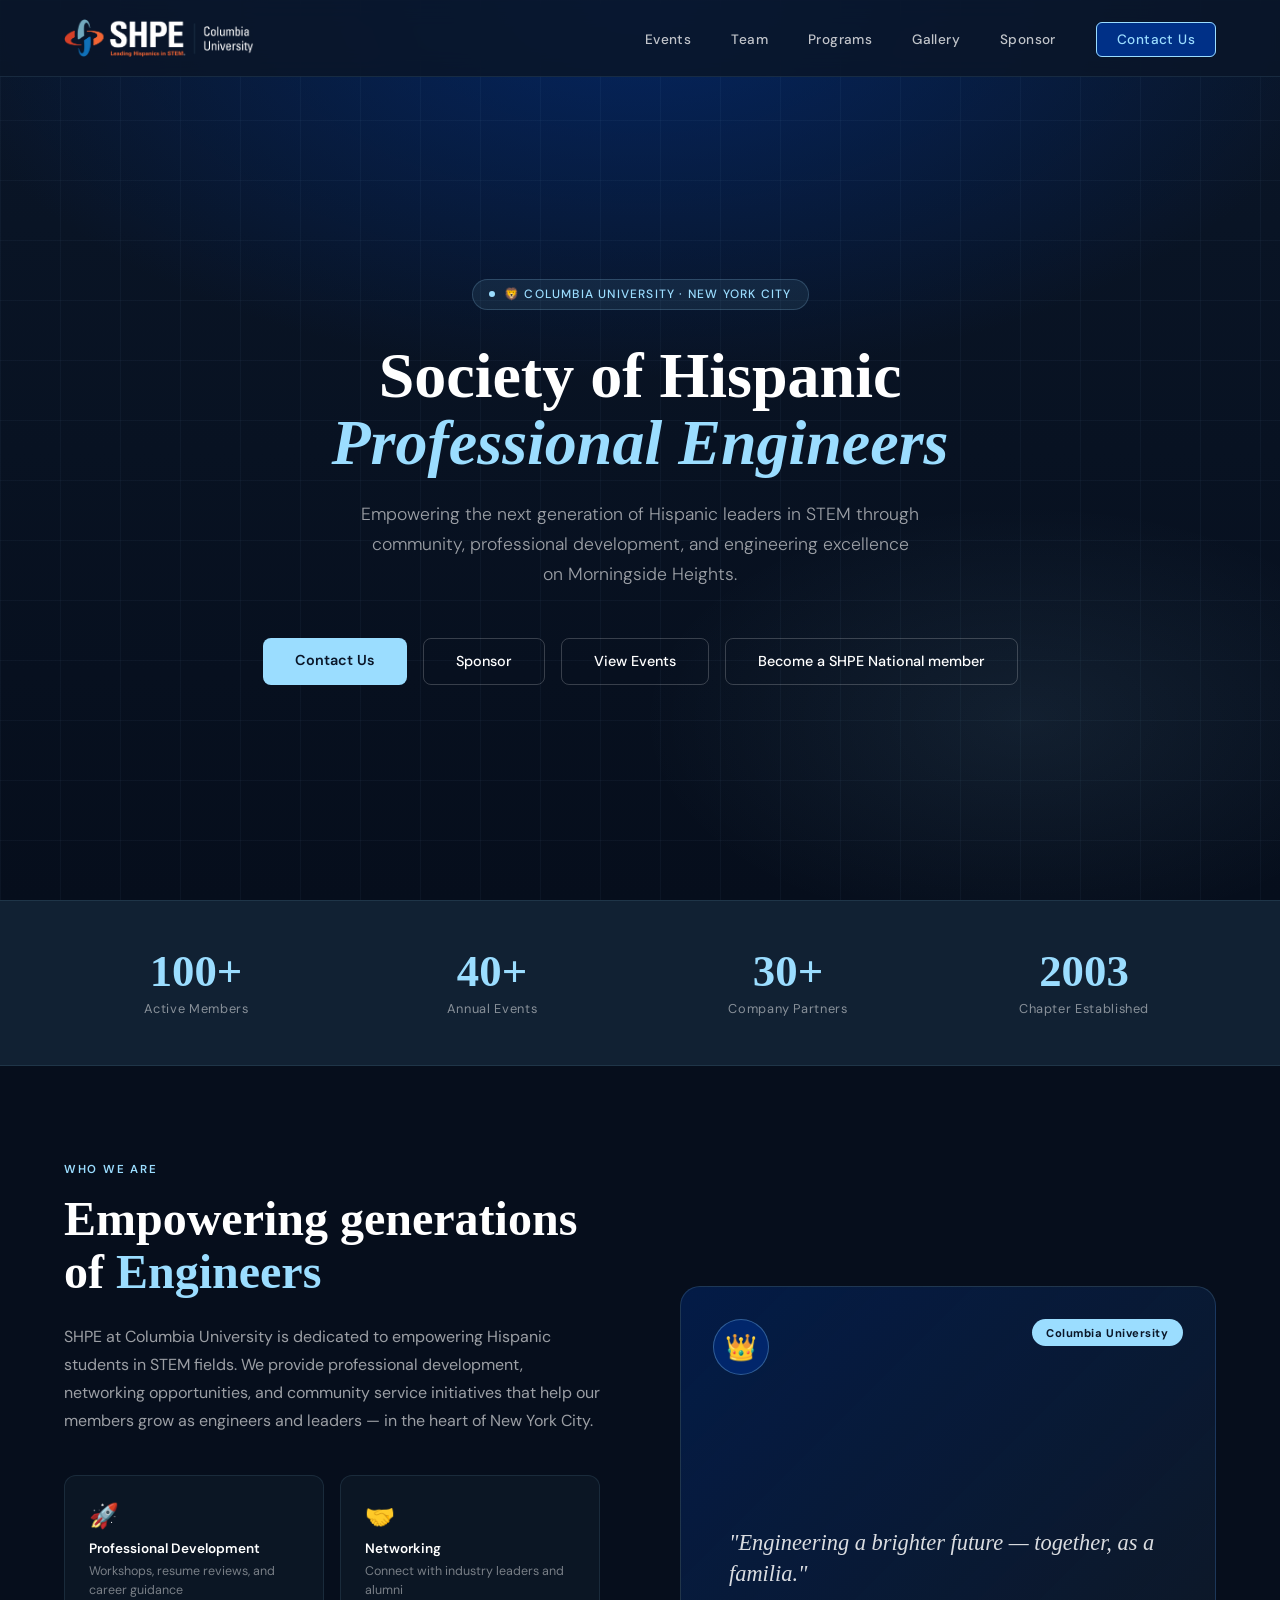
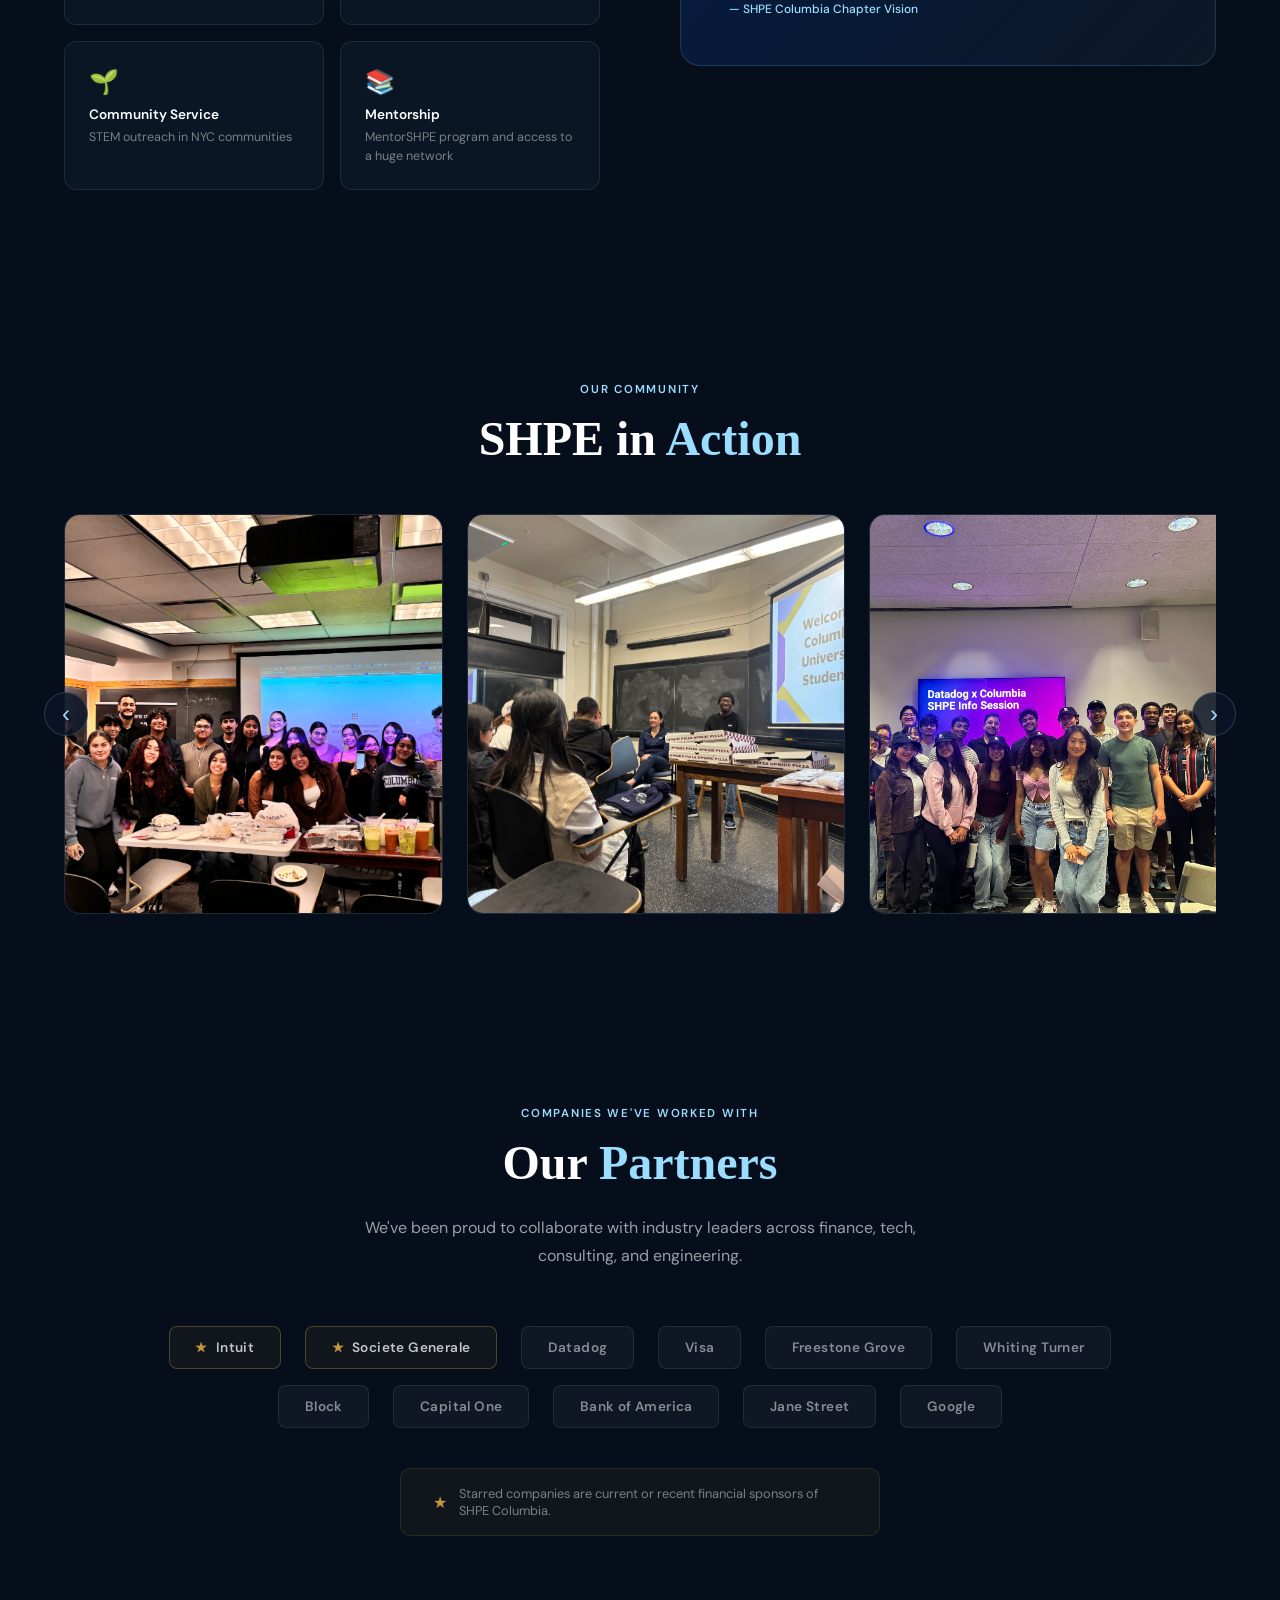
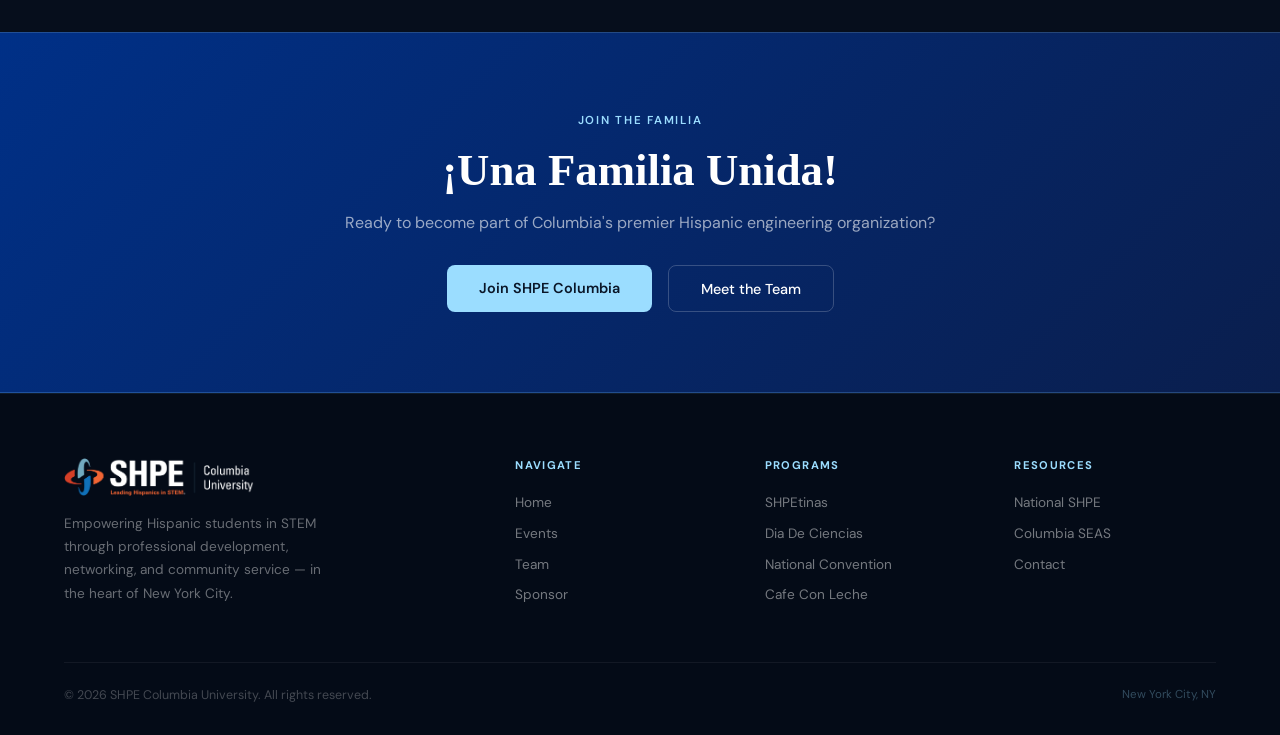
==== index.html @ 2bc38042 "adding files" ====
<!-- INDEX.HTML -- HOMEPAGE -->
<!-- As a reminder, make sure to comment sections and minimize commented out sections to avoid clutter & mess. -->

 <!-- This section is on every html file. It connects different files together and sets up the structure. Ensure the css files correspond to this html file. -->
<!DOCTYPE html>
<html lang="en">
<head>
  <meta charset="UTF-8" />
  <meta name="viewport" content="width=device-width, initial-scale=1.0"/>
  <title>SHPE Columbia University</title>
  <link rel="preconnect" href="https://fonts.googleapis.com"/>
  <link href="https://fonts.googleapis.com/css2?family=Playfair+Display:ital,wght@0,400;0,700;0,900;1,400&family=DM+Sans:wght@300;400;500;600&family=DM+Mono:wght@400;500&display=swap" rel="stylesheet"/>
  <link rel="stylesheet" href="Styling/index.css">
  <link rel="stylesheet" href="Styling/navigation.css">
  <link rel="stylesheet" href="Styling/footer.css">
</head>
<body>

<!-- This section is for the NAVIGATION BAR. As of now (5/3/26), you will need to make changes to EVERY file to update something on the navigation bar. -->
<nav>
  <a href="index.html" class="nav-logo">
     <img src="Logos/WhiteandColor.png" class="nav-logo-icon"/>
  </a>

  <!-- Hamburger (Shown when the screen shrinks) -->
  <div class="hamburger" id="hamburger">
    <span></span>
    <span></span>
    <span></span>
  </div>

  <!-- If you want to add a new tab, edit this and make sure to create the new .html file for it to head to. -->
  <ul class="nav-links" id="navLinks">
    <li><a href="events.html">Events</a></li>
    <li><a href="team.html">Team</a></li>
    <li><a href="programs.html">Programs</a></li>
    <li><a href="gallery.html">Gallery</a></li>
    <li><a href="sponsorship.html">Sponsor</a></li>
    <li><a href="contact.html" class="nav-cta">Contact Us</a></li>
  </ul>
</nav>

<!-- This section is the HERO section. It is basically what you see the top of this html page. -->
<section class="hero">
  <div class="hero-bg"></div>
  <div class="hero-grid"></div>
  <div class="hero-content">
    <div class="hero-eyebrow"><span></span> 🦁 Columbia University · New York City</div>
    <h1 class="hero-title">Society of Hispanic<br/><em>Professional Engineers</em></h1>
    <p class="hero-sub">Empowering the next generation of Hispanic leaders in STEM through community, professional development, and engineering excellence on Morningside Heights.</p>
    <div class="hero-btns">
      <a href="contact.html" class="btn-primary">Contact Us</a>
      <a href="sponsorship.html" class="btn-outline">Sponsor</a>
      <a href="events.html" class="btn-outline">View Events</a>
      <a href="https://shpe.org/membership/become-a-member/" class="btn-outline">Become a SHPE National member</a>
    </div>
  </div>
</section>

<!-- This section is the stats section, separating the Hero section and the About section -->
<div class="stats-strip">
  <div><div class="stat-num">100+</div><div class="stat-label">Active Members</div></div>
  <div><div class="stat-num">40+</div><div class="stat-label">Annual Events</div></div>
  <div><div class="stat-num">30+</div><div class="stat-label">Company Partners</div></div>
  <div><div class="stat-num">2003</div><div class="stat-label">Chapter Established</div></div>
</div>

<!-- This section is the ABOUT section, separating the Hero section and the About section -->
<section class="about">
  <div class="about-inner">
    <div>
      <div class="section-eyebrow">Who We Are</div>
      <h2 class="section-title">Empowering generations of <span> Engineers</span></h2>
      <p class="section-body">SHPE at Columbia University is dedicated to empowering Hispanic students in STEM fields. We provide professional development, networking opportunities, and community service initiatives that help our members grow as engineers and leaders — in the heart of New York City.</p>
      <div class="pillars">
        <div class="pillar">
          <div class="pillar-icon">🚀</div>
          <h4>Professional Development</h4>
          <p>Workshops, resume reviews, and career guidance</p>
        </div>
        <div class="pillar">
          <div class="pillar-icon">🤝</div>
          <h4>Networking</h4>
          <p>Connect with industry leaders and alumni</p>
        </div>
        <div class="pillar">
          <div class="pillar-icon">🌱</div>
          <h4>Community Service</h4>
          <p>STEM outreach in NYC communities</p>
        </div>
        <div class="pillar">
          <div class="pillar-icon">📚</div>
          <h4>Mentorship</h4>
          <p>MentorSHPE program and access to a huge network</p>
        </div>
      </div>
    </div>
    <div class="about-visual">
      <div class="columbia-crown">👑</div>
      <div class="about-visual-badge">Columbia University</div>
      <div class="about-visual-quote">"Engineering a brighter future — together, as a familia."</div>
      <div class="about-visual-attr">— SHPE Columbia Chapter Vision</div>
    </div>
  </div>
</section>

<!-- THIS SECTION WAS COMMENTED OUT TO AVOID CLUTTER. BUT IF TECH CHAIR LIKES IT, FEEL FREE TO ADD. OR JUST DELETE OVERALL. MAKE SURE TO MODIFY CSS AS WELL.  -->
<!-- ***PROGRAMS PREVIEW EXAMPLE U CAN USE......***
<section class="programs">
  <div class="programs-inner">
    <div class="programs-header">
      <div class="section-eyebrow">What We Offer</div>
      <h2 class="section-title">Programs & <span>Initiatives</span></h2>
    </div>
    <div class="programs-grid">
      <a href="programs.html" class="program-card">
        <div class="card-tag">Conference</div>
        <div class="card-icon">🏆</div>
        <div class="card-title">National Convention</div>
        <p class="card-body">Join thousands of Hispanic STEM leaders at the largest national gathering, with workshops, career fairs, and celebrations.</p>
        <div class="card-arrow">Learn More →</div>
      </a>
      <a href="programs.html" class="program-card">
        <div class="card-tag">Women in STEM</div>
        <div class="card-icon">🎀</div>
        <div class="card-title">SHPEtinas</div>
        <p class="card-body">A dedicated space empowering Latina women in engineering through mentorship, workshops, and a supportive sisterhood.</p>
        <div class="card-arrow">Learn More →</div>
      </a>
      <a href="programs.html" class="program-card">
        <div class="card-tag">Outreach</div>
        <div class="card-icon">🏙️</div>
        <div class="card-title">Día de Ciencias</div>
        <p class="card-body">Partnering with local high schools to inspire the next generation of Latino engineers through hands-on STEM workshops.</p>
        <div class="card-arrow">Learn More →</div>
      </a>
      <a href="programs.html" class="program-card">
        <div class="card-tag">Academic</div>
        <div class="card-icon">📖</div>
        <div class="card-title">MentorSHPE Program</div>
        <p class="card-body">Pairing underclassmen with upperclassmen and alumni mentors for guidance on academics, research, and career paths.</p>
        <div class="card-arrow">Learn More →</div>
      </a>
       <a href="programs.html" class="program-card">
        <div class="card-tag">Networking</div>
        <div class="card-icon">📄</div>
        <div class="card-title">Café con Leche</div>
        <p class="card-body">Welcoming NYC professionals from all industries to network with current students. Event is in collaboration with LPEN. </p>
        <div class="card-arrow">Learn More →</div>
      </a>
      </a>
       <a href="programs.html" class="program-card">
        <div class="card-tag">Networking</div>
        <div class="card-icon">📄</div>
        <div class="card-title">SHPE Chapter Mixers</div>
        <p class="card-body">Connecting SHPE chapters in NYC together to encourage community, resilience, and support. </p>
        <div class="card-arrow">Learn More →</div>
      </a>
    </div>
  </div>
</section>
-->

<!-- ***EVENTS PREVIEW EXAMPLE U CAN USE......***
<section class="events-preview">
  <div class="events-inner">
    <div class="events-header">
      <div>
        <div class="section-eyebrow">Upcoming</div>
        <h2 class="section-title">Events & <span>Gatherings</span></h2>
      </div>
      <a href="events.html" class="btn-outline">All Events →</a>
    </div>
    <div class="events-grid">
      <div class="event-card">
        <div class="event-card-img">
          🎉
          <div class="event-date"><div class="month">Nov</div><div class="day">15</div></div>
        </div>
        <div class="event-card-body">
          <div class="event-type">Flagship · Gala</div>
          <div class="event-name">Annual SHPE Columbia Gala 2025</div>
          <div class="event-meta">Low Library · Columbia University · 6:00 PM</div>
        </div>
      </div>
      <div class="event-card small">
        <div class="event-card-img">🌐
          <div class="event-date"><div class="month">Oct</div><div class="day">28</div></div>
        </div>
        <div class="event-card-body">
          <div class="event-type">Workshop</div>
          <div class="event-name">Tech Industry Panel</div>
          <div class="event-meta">Mudd Hall · 5 PM</div>
        </div>
      </div>
      <div class="event-card small">
        <div class="event-card-img">🤝
          <div class="event-date"><div class="month">Sep</div><div class="day">20</div></div>
        </div>
        <div class="event-card-body">
          <div class="event-type">Social</div>
          <div class="event-name">Fall Welcome Social</div>
          <div class="event-meta">Hartley Lounge · 7 PM</div>
        </div>
      </div>
    </div>
  </div>
</section>
-->

<!-- This section is the GALLERY section. To add more pictures, just duplicate the gallery card line and reference images in the CommunityImages folder.  -->
<section class="gallery">
  <div class="gallery-inner">
    <div class="gallery-header">
      <div class="section-eyebrow">Our Community</div>
      <h2 class="section-title">SHPE in <span>Action</span></h2>
    </div>

    <div class="gallery-carousel">
  
        <button class="gallery-btn left" onclick="moveSlide(-1)">‹</button>

        <div class="gallery-viewport">
            <div class="gallery-track" id="galleryTrack">

                <div class="gallery-card"><img src="CommunityImages/Image1.jpeg" /></div>
                <div class="gallery-card"><img src="CommunityImages/Image2.JPG" /></div>
                <div class="gallery-card"><img src="CommunityImages/Image3.JPG" /></div>
                <div class="gallery-card"><img src="CommunityImages/Image4.JPG" /></div>
                <div class="gallery-card"><img src="CommunityImages/Image5.png" /></div>
                <div class="gallery-card"><img src="CommunityImages/Image6.png" /></div>
                <div class="gallery-card"><img src="CommunityImages/Image7.png" /></div>
                <div class="gallery-card"><img src="CommunityImages/Image8.png" /></div>
                <div class="gallery-card"><img src="CommunityImages/Image9.png" /></div>

            </div>
        </div>

    <button class="gallery-btn right" onclick="moveSlide(1)">›</button>

    </div>
  </div>
</section>

<!-- This section is the SPONSOR section. Make sure to differentiate our current sponsors from companies we've worked with. -->
<section class="sponsors-section" id="past-sponsors">
  <div class="sponsors-inner">
    <div class="sponsors-header">
      <div class="section-eyebrow">Companies We've Worked With</div>
      <h2 class="section-title">Our <span>Partners</span></h2>
      <p class="section-body" style="margin:0 auto;text-align:center;">We've been proud to collaborate with industry leaders across finance, tech, consulting, and engineering.</p>
    </div>

    <div class="sponsors-showcase">
      <div class="sponsor-chip featured">
        <span class="sponsor-star">★</span> Intuit
      </div>
      <div class="sponsor-chip featured">
        <span class="sponsor-star">★</span> Societe Generale
      </div>
      <div class="sponsor-chip">Datadog</div>
      <div class="sponsor-chip">Visa</div>
      <div class="sponsor-chip">Freestone Grove</div>
      <div class="sponsor-chip">Whiting Turner</div>
      <div class="sponsor-chip">Block</div>
      <div class="sponsor-chip">Capital One</div>
      <div class="sponsor-chip">Bank of America</div>
      <div class="sponsor-chip">Jane Street</div>
      <div class="sponsor-chip">Google</div>
    </div>

    <div class="sponsors-note">
      <div class="note-icon">★</div>
      <p>Starred companies are current or recent financial sponsors of SHPE Columbia.</p>
    </div>
  </div>
</section>

<!-- This section is the CTA section. -->
<div class="cta-banner">
  <div class="section-eyebrow">Join the Familia</div>
  <h2>¡Una Familia Unida!</h2>
  <p>Ready to become part of Columbia's premier Hispanic engineering organization?</p>
  <div class="hero-btns">
    <a href="contact.html" class="btn-primary">Join SHPE Columbia</a>
    <a href="team.html" class="btn-outline">Meet the Team</a>
  </div>
</div>

<!-- This section is for the FOOTER. As of now (5/3/26), you will need to make changes to EVERY file with the footer to update something on the footer. -->
<footer>
  <div class="footer-top">
    <div class="footer-brand">
      <div class="nav-logo">
        <img src="Logos/WhiteandColor.png" class="nav-logo-icon"/>
      </div>
      <p>Empowering Hispanic students in STEM through professional development, networking, and community service — in the heart of New York City.</p>
    </div>
    <div class="footer-col">
      <h5>Navigate</h5>
      <ul>
        <li><a href="index.html">Home</a></li>
        <li><a href="events.html">Events</a></li>
        <li><a href="team.html">Team</a></li>
         <li><a href="sponsorship.html">Sponsor</a></li>
      </ul>
    </div>
    <div class="footer-col">
      <h5>Programs</h5>
      <ul>
        <li><a href="programs.html">SHPEtinas</a></li>
        <li><a href="programs.html">Dia De Ciencias</a></li>
        <li><a href="programs.html">National Convention</a></li>
        <li><a href="programs.html">Cafe Con Leche</a></li>
      </ul>
    </div>
    <div class="footer-col">
      <h5>Resources</h5>
      <ul>
        <li><a href="https://www.shpe.org" target="_blank">National SHPE</a></li>
        <li><a href="https://engineering.columbia.edu" target="_blank">Columbia SEAS</a></li>
        <li><a href="contact.html">Contact</a></li>
      </ul>
    </div>
  </div>
  <div class="footer-bottom">
    <p>© 2026 SHPE Columbia University. All rights reserved.</p>
    <p style="color:rgba(155,221,255,0.3);font-size:0.72rem;">New York City, NY</p>
  </div>
</footer>
<!-- Always make sure to connect js files if they need it here. -->
    <script src="Scripts/index.js"></script>
    <script src="Scripts/navigation.js"></script>
</body>
</html>
---- Styling/index.css ----
:root {
      --columbia-blue: #9BDDFF;
      --columbia-dark: #003087;
      --navy: #0A1628;
      --gold: #C4973A;
      --cream: #F8F4EE;
      --red-accent: #C8102E;
      --text: #1a1a2e;
      --muted: #6B7280;
      --white: #ffffff;
    }
    *, *::before, *::after { box-sizing: border-box; margin: 0; padding: 0; }
    html { scroll-behavior: smooth; }
    body {
      font-family: 'DM Sans', sans-serif;
      background: var(--navy);
      color: var(--white);
      overflow-x: hidden;
    }

    /* HERO */
    .hero {
      min-height: 100vh;
      display: flex; flex-direction: column; align-items: center; justify-content: center;
      position: relative; overflow: hidden;
      padding: 8rem 2rem 4rem;
      text-align: center;
    }
    .hero-bg {
      position: absolute; inset: 0; z-index: 0;
      background:
        radial-gradient(ellipse 80% 60% at 50% 0%, rgba(0,48,135,0.6) 0%, transparent 70%),
        radial-gradient(ellipse 50% 40% at 80% 80%, rgba(155,221,255,0.08) 0%, transparent 60%),
        linear-gradient(180deg, #0A1628 0%, #060e1c 100%);
    }
    .hero-grid {
      position: absolute; inset: 0; z-index: 0;
      background-image:
        linear-gradient(rgba(155,221,255,0.04) 1px, transparent 1px),
        linear-gradient(90deg, rgba(155,221,255,0.04) 1px, transparent 1px);
      background-size: 60px 60px;
    }
    .hero-content { position: relative; z-index: 1; max-width: 820px; }
    .hero-eyebrow {
      display: inline-flex; align-items: center; gap: 0.6rem;
      background: rgba(155,221,255,0.08); border: 1px solid rgba(155,221,255,0.2);
      padding: 0.4rem 1rem; border-radius: 100px;
      font-size: 0.75rem; font-weight: 500; color: var(--columbia-blue);
      letter-spacing: 0.1em; text-transform: uppercase;
      margin-bottom: 2rem;
      animation: fadeUp 0.8s ease both;
    }
    .hero-eyebrow span { width: 6px; height: 6px; border-radius: 50%; background: var(--columbia-blue); }
    .hero-title {
      font-family: 'Georgia', serif;
      font-size: clamp(3rem, 5vw, 5.5rem);
      font-weight: 700; line-height: 1.05;
      color: var(--white); margin-bottom: 1.5rem;
      animation: fadeUp 0.8s 0.1s ease both;
    }
    .hero-title em { font-style: italic; color: var(--columbia-blue); }
    .hero-sub {
      font-size: 1.1rem; color: rgba(255,255,255,0.6); font-weight: 300;
      max-width: 560px; margin: 0 auto 3rem;
      line-height: 1.7;
      animation: fadeUp 0.8s 0.2s ease both;
    }
    .hero-btns {
      display: flex; gap: 1rem; justify-content: center; flex-wrap: wrap;
      animation: fadeUp 0.8s 0.3s ease both;
    }
    .btn-primary {
      background: var(--columbia-blue); color: var(--navy);
      padding: 0.85rem 2rem; border-radius: 8px;
      font-weight: 600; font-size: 0.9rem;
      text-decoration: none; transition: all 0.2s;
      border: none; cursor: pointer;
    }
    .btn-primary:hover { background: #fff; transform: translateY(-1px); }
    .btn-outline {
      background: transparent; color: var(--white);
      padding: 0.85rem 2rem; border-radius: 8px;
      font-weight: 500; font-size: 0.9rem;
      text-decoration: none; transition: all 0.2s;
      border: 1px solid rgba(255,255,255,0.2);
    }
    .btn-outline:hover { border-color: var(--columbia-blue); color: var(--columbia-blue); }

    /* STATS STRIP */
    .stats-strip {
      background: rgba(155,221,255,0.05);
      border-top: 1px solid rgba(155,221,255,0.1);
      border-bottom: 1px solid rgba(155,221,255,0.1);
      padding: 3rem 4rem;
      display: grid; grid-template-columns: repeat(4, 1fr);
      gap: 2rem; text-align: center;
    }
    .stat-num {
      font-family: 'Georgia', serif;
      font-size: 2.8rem; font-weight: 900;
      color: var(--columbia-blue); line-height: 1;
    }
    .stat-label { font-size: 0.8rem; color: rgba(255,255,255,0.5); margin-top: 0.4rem; letter-spacing: 0.05em; }

    /* SECTION BASE */
    section { padding: 6rem 4rem; }
    .section-eyebrow {
      font-size: 0.72rem; font-weight: 600; color: var(--columbia-blue);
      letter-spacing: 0.15em; text-transform: uppercase; margin-bottom: 1rem;
    }
    .section-title {
      font-family: 'Georgia', serif;
      font-size: clamp(2rem, 4vw, 3rem);
      font-weight: 800; line-height: 1.1;
      margin-bottom: 1.5rem;
    }
    .section-title span { color: var(--columbia-blue); }
    .section-body { color: rgba(255,255,255,0.6); font-size: 1rem; line-height: 1.75; max-width: 600px; }

    /* ABOUT */
    .about { background: #060e1c; }
    .about-inner {
      display: grid; grid-template-columns: 1fr 1fr;
      gap: 5rem; align-items: center; max-width: 1200px; margin: 0 auto;
    }
    .pillars { display: grid; grid-template-columns: 1fr 1fr; gap: 1rem; margin-top: 2.5rem; }
    .pillar {
      background: rgba(155,221,255,0.04);
      border: 1px solid rgba(155,221,255,0.1);
      border-radius: 12px; padding: 1.5rem;
      transition: border-color 0.2s;
    }
    .pillar:hover { border-color: rgba(155,221,255,0.35); }
    .pillar-icon { font-size: 1.5rem; margin-bottom: 0.6rem; }
    .pillar h4 { font-size: 0.85rem; font-weight: 600; margin-bottom: 0.3rem; }
    .pillar p { font-size: 0.78rem; color: rgba(255,255,255,0.45); line-height: 1.5; }
    .about-visual {
      position: relative;
      background: linear-gradient(135deg, rgba(0,48,135,0.4), rgba(155,221,255,0.05));
      border: 1px solid rgba(155,221,255,0.15);
      border-radius: 20px; padding: 3rem;
      min-height: 380px;
      display: flex; flex-direction: column; justify-content: flex-end;
    }
    .about-visual-badge {
      position: absolute; top: 2rem; right: 2rem;
      background: var(--columbia-blue); color: var(--navy);
      padding: 0.4rem 0.9rem; border-radius: 100px;
      font-size: 0.7rem; font-weight: 700; letter-spacing: 0.05em;
    }
    .about-visual-quote {
      font-family: 'Georgia', serif;
      font-size: 1.4rem; font-style: italic; line-height: 1.4;
      color: rgba(255,255,255,0.85);
    }
    .about-visual-attr {
      margin-top: 0.75rem;
      font-size: 0.75rem; color: var(--columbia-blue); font-weight: 500;
    }
    .columbia-crown {
      position: absolute; top: 2rem; left: 2rem;
      width: 56px; height: 56px;
      background: rgba(0,48,135,0.6);
      border: 1px solid rgba(155,221,255,0.3);
      border-radius: 50%;
      display: flex; align-items: center; justify-content: center;
      font-size: 1.6rem;
    }

    /* PROGRAMS / CARDS */
    .programs { background: var(--navy); }
    .programs-inner { max-width: 1200px; margin: 0 auto; }
    .programs-header { text-align: center; margin-bottom: 4rem; }
    .programs-grid { display: grid; grid-template-columns: repeat(3, 1fr); gap: 1.5rem; }
    .program-card {
      background: rgba(255,255,255,0.03);
      border: 1px solid rgba(155,221,255,0.1);
      border-radius: 16px; padding: 2rem;
      position: relative; overflow: hidden;
      transition: border-color 0.2s, transform 0.2s;
      text-decoration: none; color: var(--white);
      display: block;
    }
    .program-card::before {
      content: '';
      position: absolute; top: 0; left: 0; right: 0; height: 2px;
      background: linear-gradient(90deg, var(--columbia-blue), transparent);
      opacity: 0; transition: opacity 0.2s;
    }
    .program-card:hover { border-color: rgba(155,221,255,0.3); transform: translateY(-4px); }
    .program-card:hover::before { opacity: 1; }
    .card-tag {
      font-size: 0.65rem; font-weight: 700; letter-spacing: 0.12em;
      text-transform: uppercase; color: var(--columbia-blue);
      background: rgba(155,221,255,0.08); border-radius: 4px;
      padding: 0.25rem 0.6rem; display: inline-block; margin-bottom: 1.2rem;
    }
    .card-icon { font-size: 2rem; margin-bottom: 1rem; }
    .card-title { font-family: 'Georgia', serif; font-size: 1.3rem; font-weight: 700; margin-bottom: 0.75rem; }
    .card-body { font-size: 0.85rem; color: rgba(255,255,255,0.5); line-height: 1.65; }
    .card-arrow {
      margin-top: 1.5rem; font-size: 0.8rem;
      color: var(--columbia-blue); display: flex; align-items: center; gap: 0.4rem;
    }

    /* EVENTS PREVIEW (You can use this to display a preview of the events! Up to you)*/
    .events-preview { background: #060e1c; }
    .events-inner { max-width: 1200px; margin: 0 auto; }
    .events-header {
      display: flex; justify-content: space-between; align-items: flex-end;
      margin-bottom: 3rem;
    }
    .events-grid { display: grid; grid-template-columns: 2fr 1fr 1fr; gap: 1.5rem; }
    .event-card {
      background: rgba(255,255,255,0.03);
      border: 1px solid rgba(155,221,255,0.1);
      border-radius: 16px; overflow: hidden;
    }
    .event-card-img {
      height: 200px;
      background: linear-gradient(135deg, rgba(0,48,135,0.7), rgba(155,221,255,0.1));
      display: flex; align-items: center; justify-content: center;
      font-size: 3rem;
      position: relative;
    }
    .event-card-img .event-date {
      position: absolute; top: 1rem; right: 1rem;
      background: var(--navy); border: 1px solid rgba(155,221,255,0.2);
      border-radius: 8px; padding: 0.4rem 0.7rem; text-align: center;
    }
    .event-date .month { font-size: 0.6rem; color: var(--columbia-blue); letter-spacing: 0.1em; text-transform: uppercase; }
    .event-date .day { font-family: 'Georgia', serif; font-size: 1.3rem; font-weight: 900; }
    .event-card-body { padding: 1.5rem; }
    .event-type { font-size: 0.65rem; font-weight: 700; color: var(--columbia-blue); letter-spacing: 0.1em; text-transform: uppercase; margin-bottom: 0.5rem; }
    .event-name { font-weight: 600; font-size: 1rem; margin-bottom: 0.4rem; }
    .event-meta { font-size: 0.78rem; color: rgba(255,255,255,0.4); }
    .event-card.small .event-card-img { height: 130px; }

  /* GALLERY */
.gallery {
  background: #060e1c;
}

.gallery-inner {
  max-width: 2200px;
  margin: 0 auto;
}

.gallery-header {
  text-align: center;
  margin-bottom: 3rem;
}

/* CAROUSEL WRAPPER */
.gallery-carousel {
  position: relative;
  display: flex;
  align-items: center;
}

/* VIEWPORT (hides overflow) */
.gallery-viewport {
  overflow: hidden;
  width: 100%;
}

/* TRACK */
.gallery-track {
  display: flex;
  gap: 1.5rem;
  transition: transform 0.5s ease;
}

/* CARDS */
.gallery-card {
  flex: 0 0 calc((100% - 1rem) / 3);
  height: 400px;
  border-radius: 16px;
  overflow: hidden;

  background: rgba(255,255,255,0.03);
  border: 1px solid rgba(155,221,255,0.1);

  transition: transform 0.25s ease, border-color 0.25s ease;
}

.gallery-card img {
  width: 100%;
  height: 100%;
  object-fit: cover;
  transition: transform 0.4s ease;
}

/* hover */
.gallery-card:hover {
  transform: translateY(-6px);
  border-color: rgba(155,221,255,0.3);
}

.gallery-card:hover img {
  transform: scale(1.05);
}

/* ARROWS */
.gallery-btn {
  position: absolute;
  top: 50%;
  transform: translateY(-50%);
  z-index: 2;

  background: rgba(10,22,40,0.8);
  border: 1px solid rgba(155,221,255,0.2);
  color: var(--columbia-blue);

  width: 44px;
  height: 44px;
  border-radius: 50%;

  cursor: pointer;
  font-size: 1.5rem;

  display: flex;
  align-items: center;
  justify-content: center;

  transition: all 0.2s ease;
}

.gallery-btn:hover {
  background: var(--columbia-blue);
  color: var(--navy);
}

.gallery-btn.left {
  left: -20px;
}

.gallery-btn.right {
  right: -20px;
}

/* MOBILE */
@media (max-width: 768px) {
  .gallery-card {
    flex: 0 0 100%;
  }
}

    /* ── PAST SPONSORS ── */
.sponsors-section { background: #060e1c; }
.sponsors-inner { max-width: 1000px; margin: 0 auto; }
.sponsors-header { text-align: center; margin-bottom: 3.5rem; }

.sponsors-showcase {
  display: flex; flex-wrap: wrap; justify-content: center;
  gap: 1rem 1.5rem;
}
.sponsor-chip {
  background: rgba(255,255,255,0.04);
  border: 1px solid rgba(155,221,255,0.1);
  border-radius: 8px; padding: 0.75rem 1.6rem;
  font-size: 0.85rem; font-weight: 600;
  color: rgba(255,255,255,0.5);
  letter-spacing: 0.03em;
  transition: border-color 0.2s, color 0.2s;
  display: flex; align-items: center; gap: 0.5rem;
}
.sponsor-chip:hover {
  border-color: rgba(155,221,255,0.25);
  color: rgba(255,255,255,0.75);
}
.sponsor-chip.featured {
  border-color: rgba(196,151,58,0.35);
  background: rgba(196,151,58,0.06);
  color: rgba(255,255,255,0.75);
}
.sponsor-chip.featured:hover {
  border-color: rgba(196,151,58,0.6);
}
.sponsor-star {
  color: var(--gold); font-size: 0.8rem;
}

.sponsors-note {
  margin-top: 3rem;
  display: flex; align-items: center; gap: 0.75rem;
  justify-content: center;
  padding: 1rem 2rem;
  background: rgba(196,151,58,0.06);
  border: 1px solid rgba(196,151,58,0.15);
  border-radius: 10px;
  max-width: 480px; margin: 2.5rem auto 0;
}
.note-icon { color: var(--gold); font-size: 1rem; flex-shrink: 0; }
.sponsors-note p { font-size: 0.8rem; color: rgba(255,255,255,0.45); }

    /* CTA BANNER */
    .cta-banner {
      background: linear-gradient(135deg, var(--columbia-dark) 0%, #0a1e4d 100%);
      border-top: 1px solid rgba(155,221,255,0.2);
      border-bottom: 1px solid rgba(155,221,255,0.2);
      text-align: center; padding: 5rem 2rem;
    }
    .cta-banner h2 {
      font-family: 'Georgia', serif;
      font-size: clamp(1.8rem, 4vw, 2.8rem);
      margin-bottom: 1rem;
    }
    .cta-banner p { color: rgba(255,255,255,0.6); margin-bottom: 2rem; }

    /* ANIMATIONS */
    @keyframes fadeUp {
      from { opacity: 0; transform: translateY(24px); }
      to { opacity: 1; transform: translateY(0); }
    }

    @media (max-width: 768px) {
      section { padding: 4rem 1.5rem; }
      .stats-strip { grid-template-columns: 2fr 2fr; padding: 2rem 1.5rem; }
      .about-inner { grid-template-columns: 1fr; }
      .pillars { grid-template-columns: 1fr 1fr; }
      .programs-grid { grid-template-columns: 1fr; }
      .events-grid { grid-template-columns: 1fr; }
      .footer-top { grid-template-columns: 1fr 1fr; }
    }
---- Styling/navigation.css ----
nav {
      position: fixed; top: 0; width: 100%; z-index: 100;
      display: flex; align-items: center; justify-content: space-between;
      padding: 1.2rem 4rem;
      background: rgba(10,22,40,0.85);
      backdrop-filter: blur(12px);
      border-bottom: 1px solid rgba(155,221,255,0.1);
    }
    .nav-logo {
      display: flex; align-items: center; gap: 0.75rem;
      text-decoration: none;
    }
    .nav-logo-icon {
      width: 190px; height: 38px;
      display: flex; align-items: center; justify-content: center;
    }
    .nav-logo-text { font-size: 1rem; font-weight: 600; color: var(--white); line-height: 1.1; }
    .nav-logo-sub { font-size: 0.7rem; color: var(--columbia-blue); font-weight: 300; letter-spacing: 0.05em; }
    .nav-links { display: flex; gap: 2.5rem; list-style: none; }
    .nav-links a {
      text-decoration: none; color: rgba(255,255,255,0.75);
      font-size: 0.85rem; font-weight: 500; letter-spacing: 0.03em;
      transition: color 0.2s;
    }
    .nav-links a:hover { color: var(--columbia-blue); }
    .nav-cta {
      background: var(--columbia-dark); color: var(--columbia-blue) !important;
      padding: 0.5rem 1.25rem; border-radius: 6px;
      border: 1px solid var(--columbia-blue);
      transition: background 0.2s !important;
    }
    .nav-cta:hover { background: var(--columbia-blue) !important; color: var(--navy) !important; }

    /* Hamburger default hidden */
    .hamburger {
    display: none;
    flex-direction: column;
    cursor: pointer;
    }

    .hamburger span {
    height: 3px;
    width: 25px;
    background: white;
    margin: 4px 0;
    display: block;
    }
    
@media (max-width: 768px) {
  nav { 
    padding: 1rem 1.5rem; 
    display: flex;
    justify-content: space-between;
    align-items: center;
  }

  /* Show hamburger */
  .hamburger {
    display: flex;
  }

  /* Hide menu by default */
  .nav-links {
    display: none !important;
    position: absolute;
    top: 70px;
    left: 0;
    background: var(--columbia-dark);
    width: 100%;
    flex-direction: column;
    text-align: center;
    padding: 1.5rem 0;
  }

  /* Show menu when active */
  .nav-links.active {
    display: flex !important;
  }
}
---- Styling/footer.css ----
/* FOOTER */
    footer {
      background: #040b17;
      padding: 4rem 4rem 2rem;
      border-top: 1px solid rgba(155,221,255,0.08);
    }
    .footer-top {
      display: grid; grid-template-columns: 2fr 1fr 1fr 1fr;
      gap: 3rem; margin-bottom: 3rem;
    }
    .footer-brand p {
      font-size: 0.85rem; color: rgba(255,255,255,0.4);
      line-height: 1.7; margin-top: 1rem; max-width: 280px;
    }
    .footer-col h5 {
      font-size: 0.7rem; font-weight: 700; letter-spacing: 0.12em;
      text-transform: uppercase; color: var(--columbia-blue);
      margin-bottom: 1.2rem;
    }
    .footer-col ul { list-style: none; }
    .footer-col li { margin-bottom: 0.6rem; }
    .footer-col a {
      font-size: 0.85rem; color: rgba(255,255,255,0.45);
      text-decoration: none; transition: color 0.2s;
    }
    .footer-col a:hover { color: var(--columbia-blue); }
    .footer-bottom {
      border-top: 1px solid rgba(255,255,255,0.06);
      padding-top: 1.5rem;
      display: flex; justify-content: space-between; align-items: center;
    }
    .footer-bottom p { font-size: 0.78rem; color: rgba(255,255,255,0.25); }
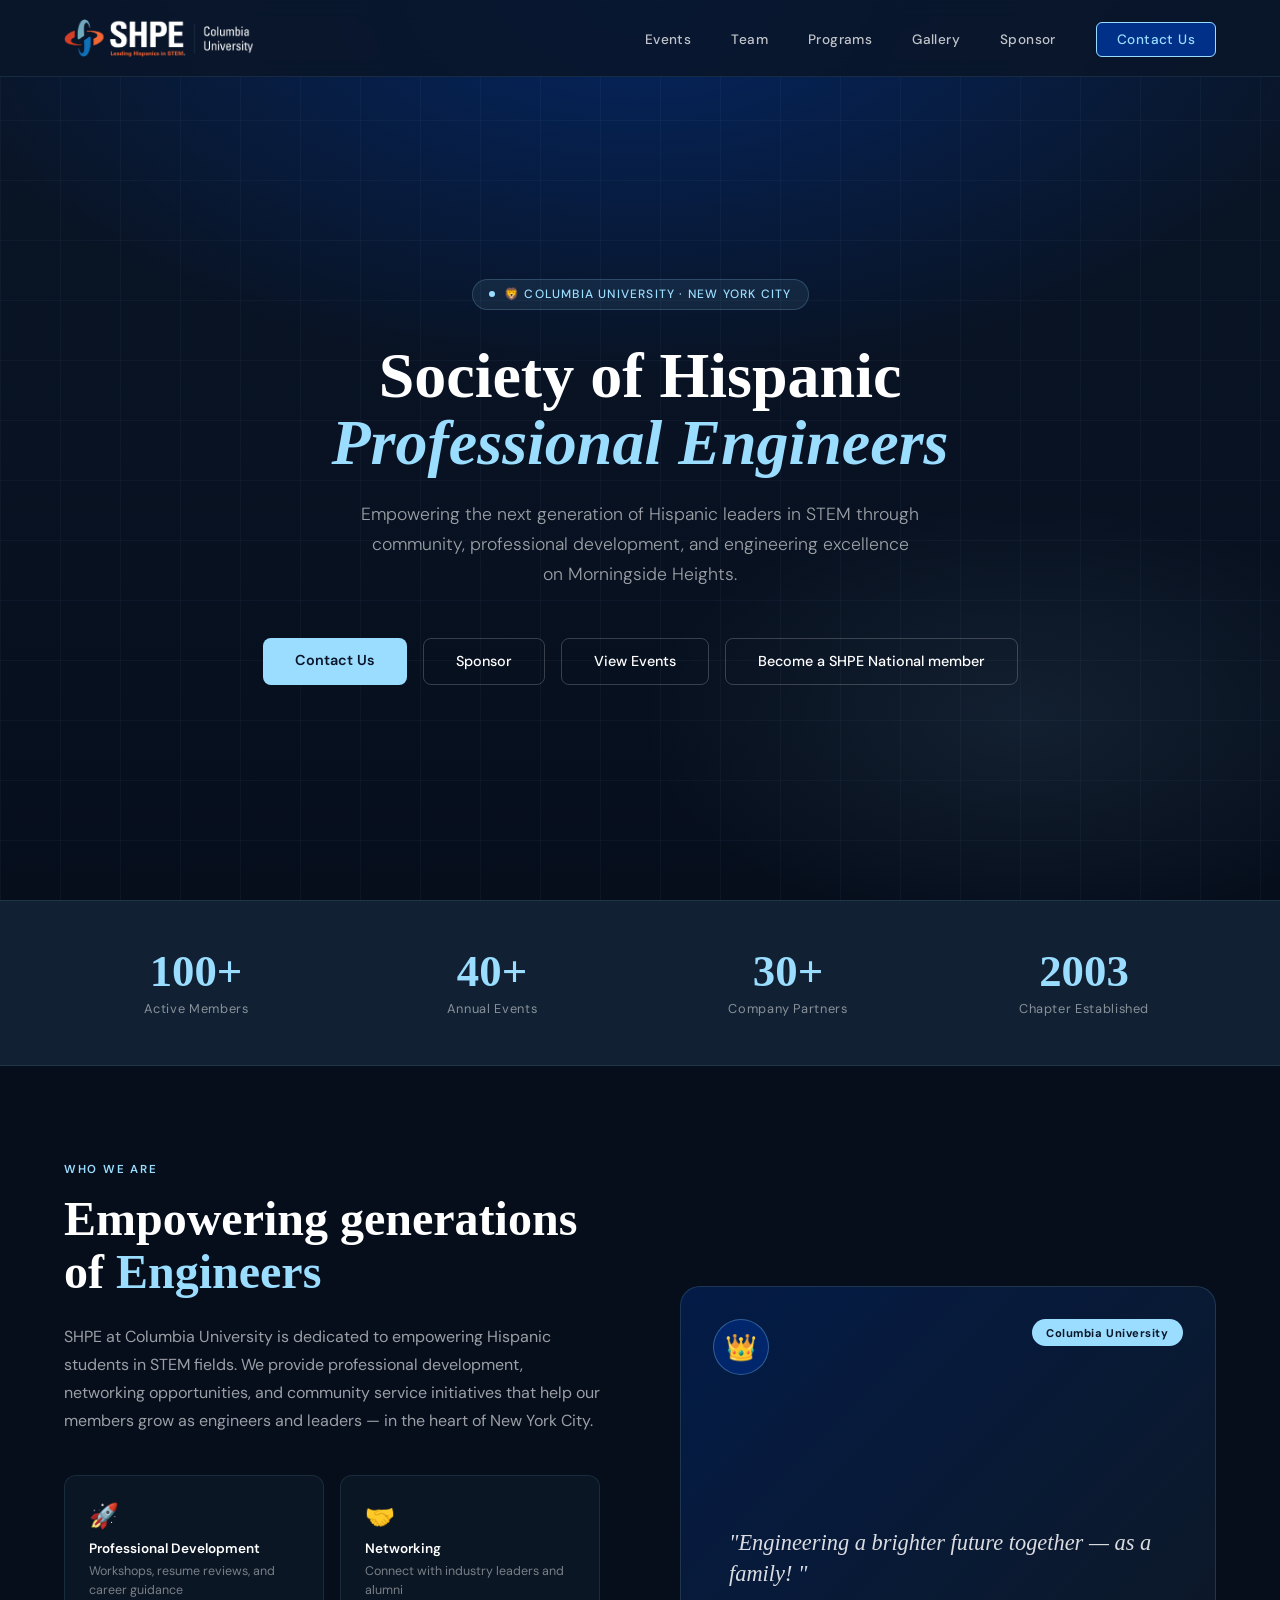
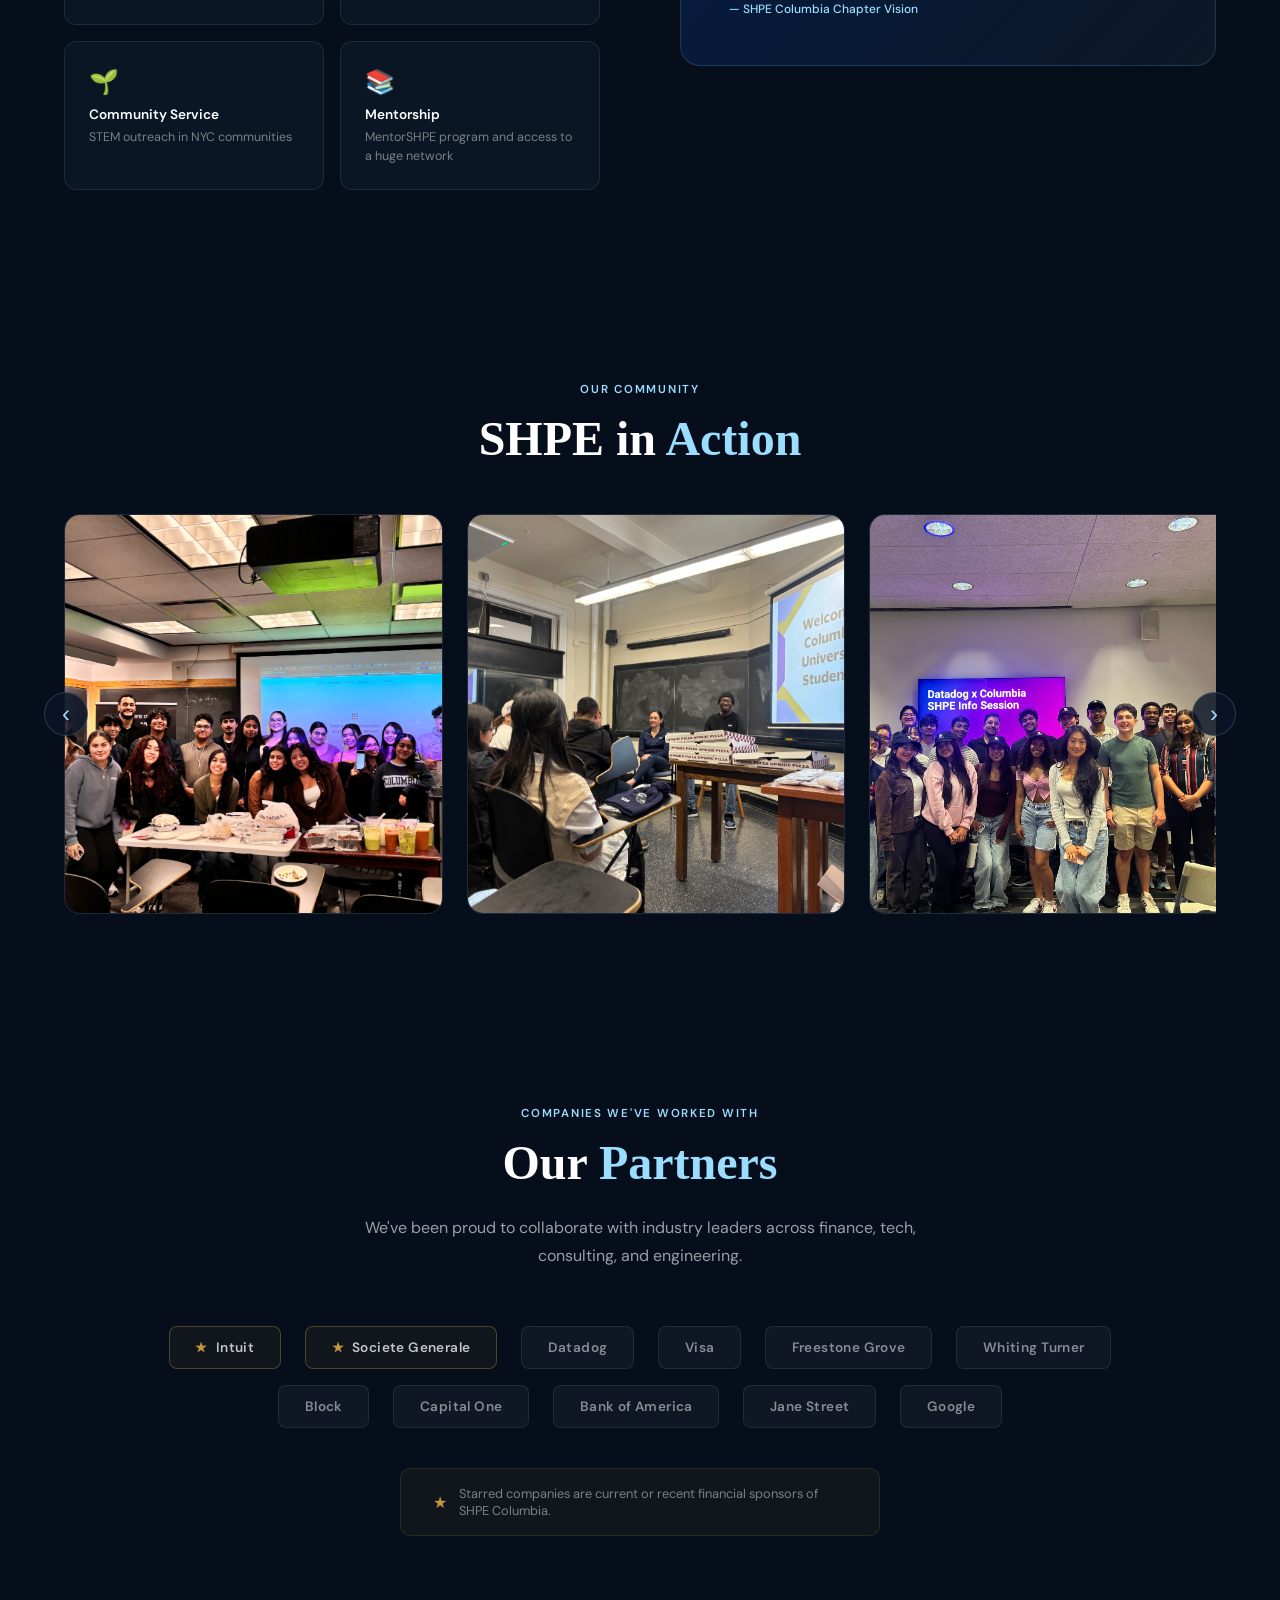
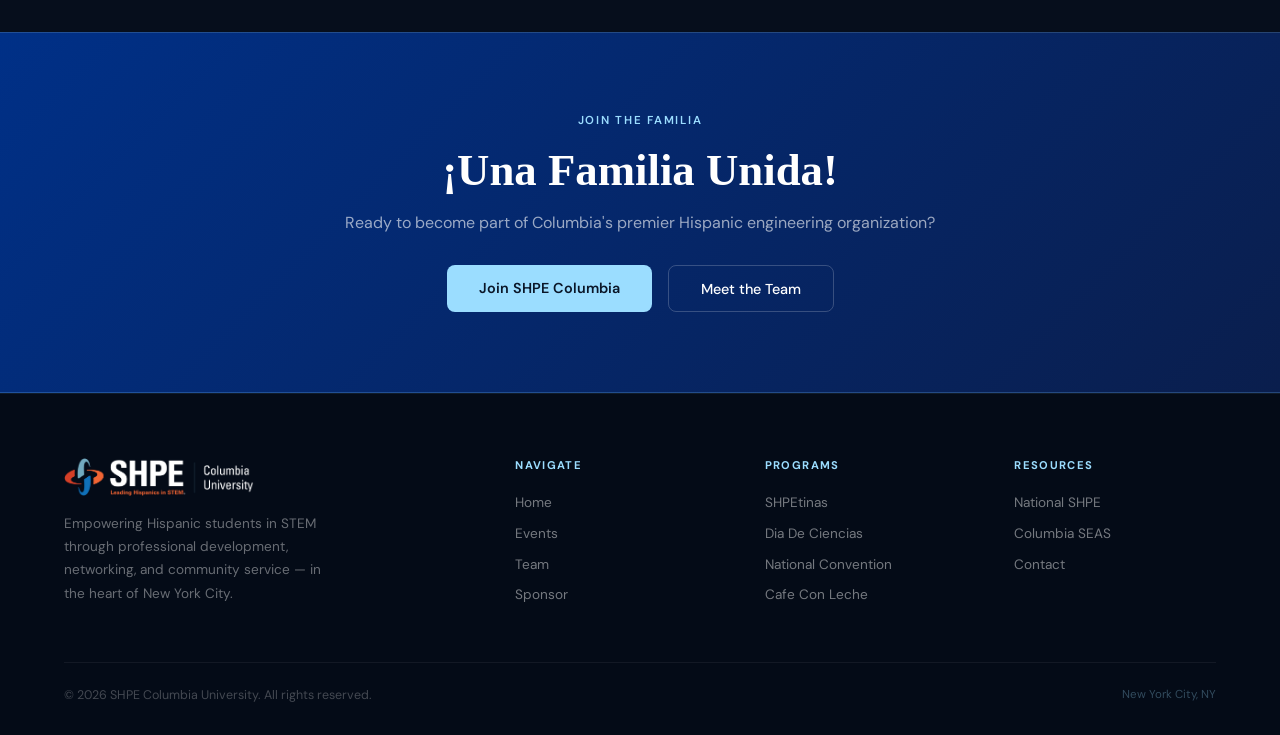
==== commit 9aac6f34: "fixed events" ====
--- a/index.html
+++ b/index.html
@@ -98,7 +98,7 @@
     <div class="about-visual">
       <div class="columbia-crown">👑</div>
       <div class="about-visual-badge">Columbia University</div>
-      <div class="about-visual-quote">"Engineering a brighter future — together, as a familia."</div>
+      <div class="about-visual-quote">"Engineering a brighter future together — as a family! "</div>
       <div class="about-visual-attr">— SHPE Columbia Chapter Vision</div>
     </div>
   </div>
